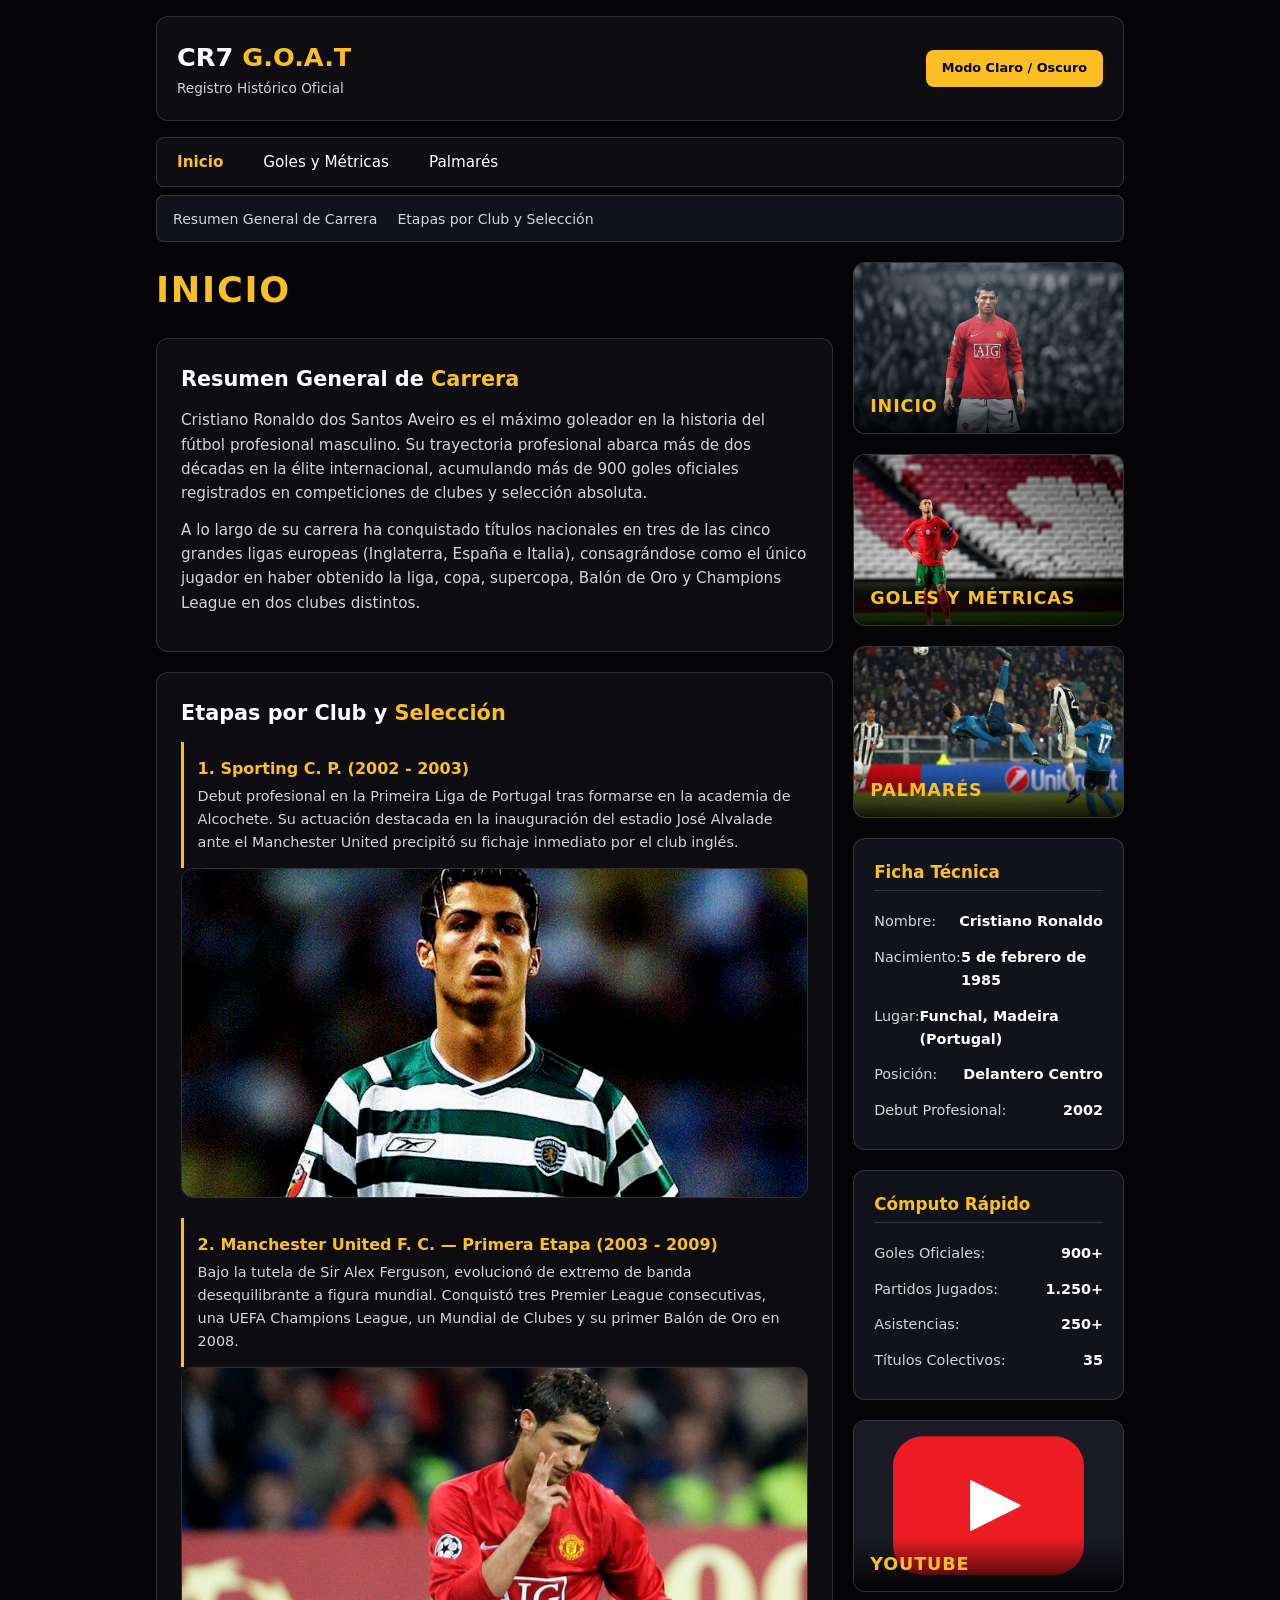
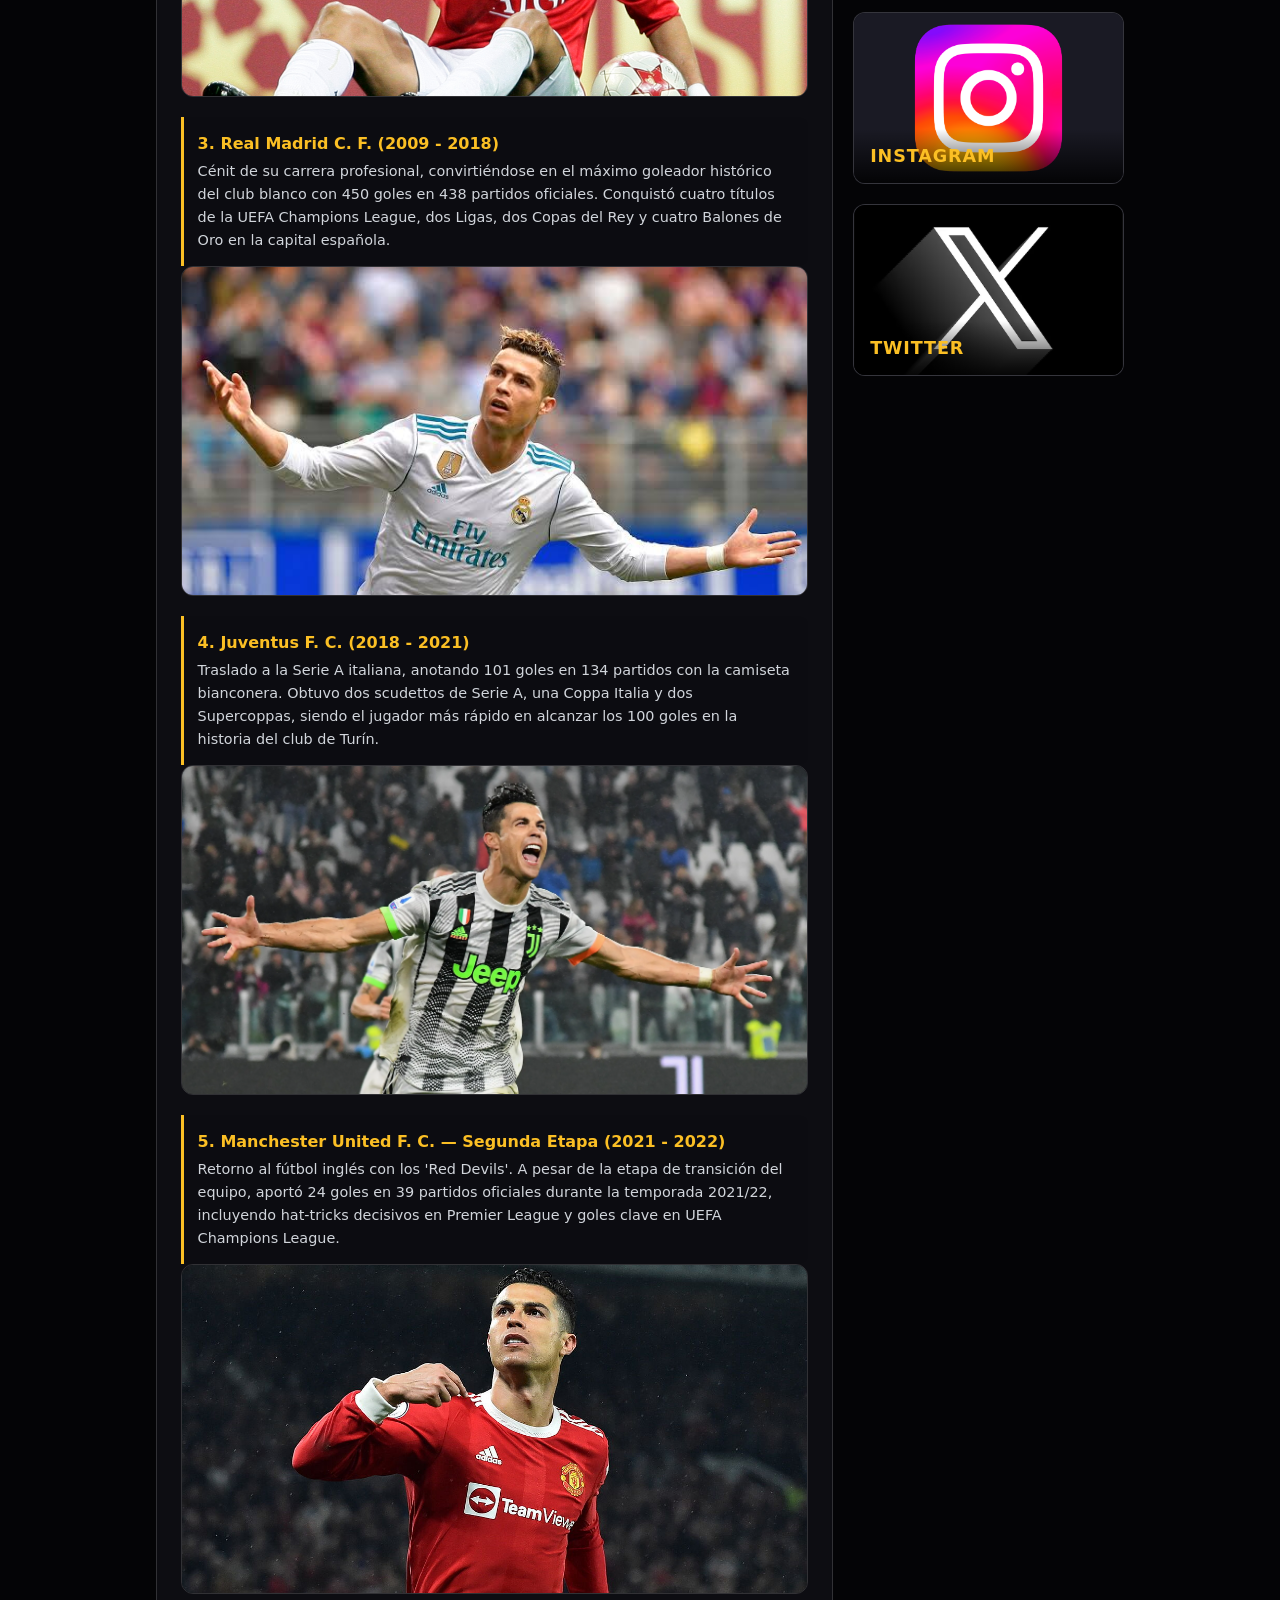
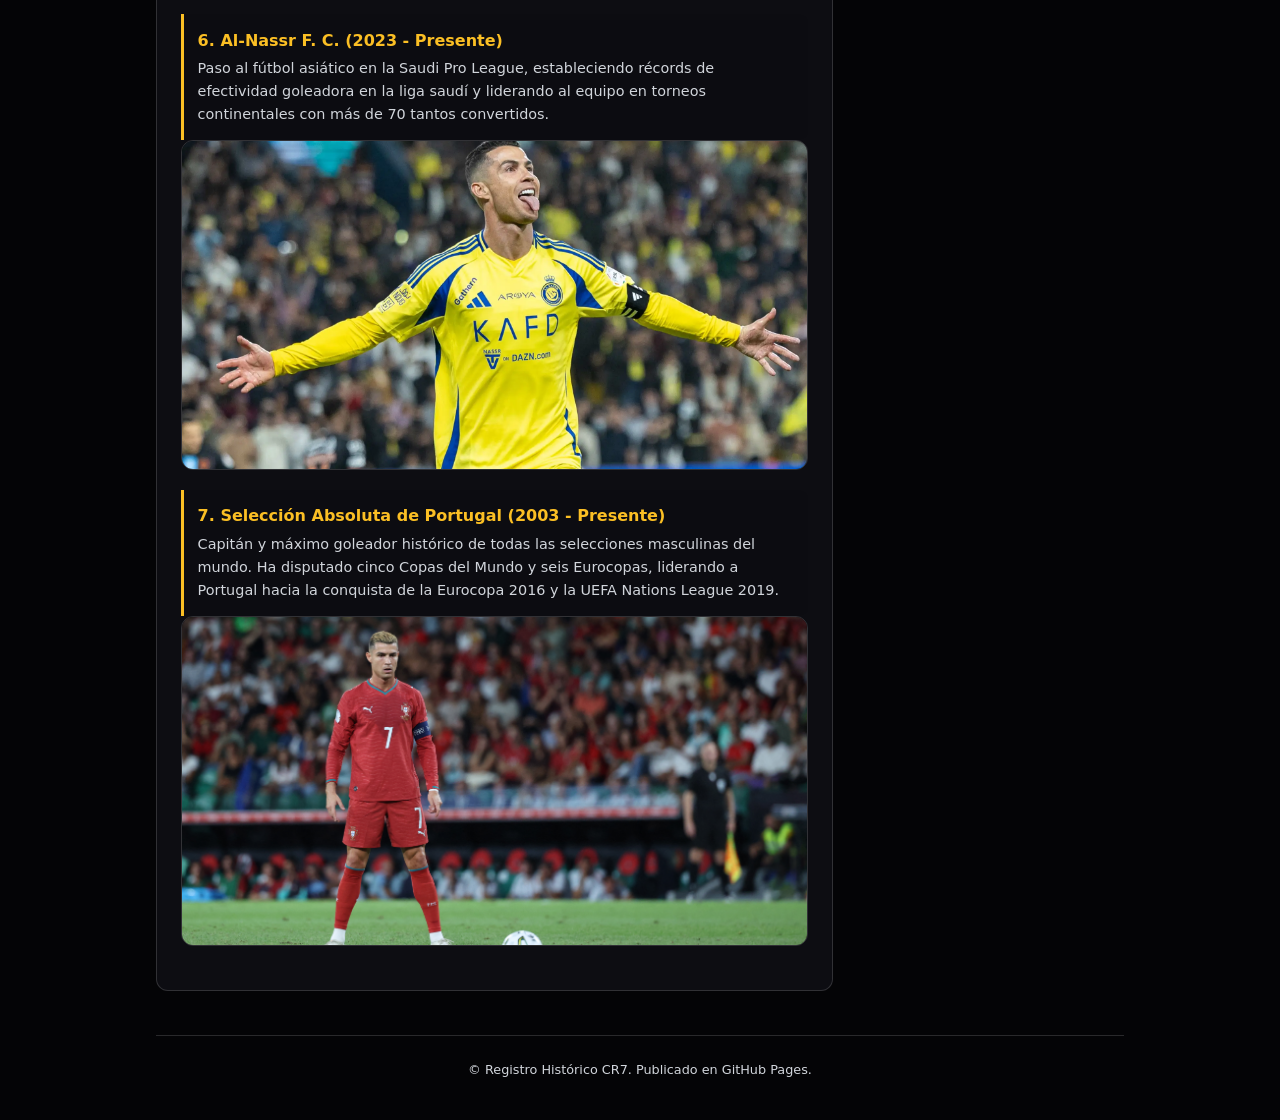
==== index.html @ 3d064ac8 "Primer commit del sitio web" ====
<!DOCTYPE html>
<html lang="es">
<head>
    <meta charset="UTF-8">
    <meta name="viewport" content="width=device-width, initial-scale=1.0">
    <title>CR7 — Inicio e Historia</title>
    <link rel="stylesheet" href="styles.css">

    <!-- Carga previa del tema para evitar parpadeos -->
    <script>
        (function() {
            var params = new URLSearchParams(window.location.search);
            var theme = params.get('theme');
            if (!theme) {
                try { theme = localStorage.getItem('theme'); } catch(e) {}
            }
            if (theme === 'light') {
                document.documentElement.setAttribute('data-theme', 'light');
            }
        })();
    </script>
</head>
<body>

    <!-- Checkbox oculto de control de tema -->
    <input type="checkbox" id="theme-switch" autocomplete="off" hidden>

    <!-- Contenedor principal de la web (máx 1000px) -->
    <div class="site-wrapper">

        <!-- Cabecera e interruptor -->
        <header>
            <div>
                <h1>CR7 <span>G.O.A.T</span></h1>
                <p>Registro Histórico Oficial</p>
            </div>
            <!-- Etiqueta vinculada al checkbox por id -->
            <label for="theme-switch" class="theme-btn">Modo Claro / Oscuro</label>
        </header>

        <!-- Menú principal entre páginas -->
        <nav class="main-nav">
            <ul>
                <li><a href="index.html" class="active">Inicio</a></li>
                <li><a href="goles.html">Goles y Métricas</a></li>
                <li><a href="palmares.html">Palmarés</a></li>
            </ul>
        </nav>

        <!-- Índice de sección interna (anclas) -->
        <nav class="sub-nav" aria-label="Índice de contenido">
            <ul>
                <li><a href="#resumen">Resumen General de Carrera</a></li>
                <li><a href="#etapas">Etapas por Club y Selección</a></li>
            </ul>
        </nav>

        <!-- Cuadrícula principal (Contenido + Sidebar) -->
        <main class="layout-body">

            <div class="main-content">

                <div class="page-category-title">INICIO</div>

                <section id="resumen" class="card-section">
                    <h2>Resumen General de <span>Carrera</span></h2>
                    <p>Cristiano Ronaldo dos Santos Aveiro es el máximo goleador en la historia del fútbol profesional masculino. Su trayectoria profesional abarca más de dos décadas en la élite internacional, acumulando más de 900 goles oficiales registrados en competiciones de clubes y selección absoluta.</p>
                    <p>A lo largo de su carrera ha conquistado títulos nacionales en tres de las cinco grandes ligas europeas (Inglaterra, España e Italia), consagrándose como el único jugador en haber obtenido la liga, copa, supercopa, Balón de Oro y Champions League en dos clubes distintos.</p>
                </section>

                <section id="etapas" class="card-section">
                    <h2>Etapas por Club y <span>Selección</span></h2>
                    
                    <div class="info-card">
                        <h3>1. Sporting C. P. (2002 - 2003)</h3>
                        <p>Debut profesional en la Primeira Liga de Portugal tras formarse en la academia de Alcochete. Su actuación destacada en la inauguración del estadio José Alvalade ante el Manchester United precipitó su fichaje inmediato por el club inglés.</p>
                    </div>

                    <div class="img-banner">
                        <img src="sporting.jpg" alt="Sporting CP">
                    </div>

                    <div class="info-card">
                        <h3>2. Manchester United F. C. — Primera Etapa (2003 - 2009)</h3>
                        <p>Bajo la tutela de Sir Alex Ferguson, evolucionó de extremo de banda desequilibrante a figura mundial. Conquistó tres Premier League consecutivas, una UEFA Champions League, un Mundial de Clubes y su primer Balón de Oro en 2008.</p>
                    </div>

                    <div class="img-banner">
                        <img src="manchester.jpg" alt="Manchester United primera etapa">
                    </div>

                    <div class="info-card">
                        <h3>3. Real Madrid C. F. (2009 - 2018)</h3>
                        <p>Cénit de su carrera profesional, convirtiéndose en el máximo goleador histórico del club blanco con 450 goles en 438 partidos oficiales. Conquistó cuatro títulos de la UEFA Champions League, dos Ligas, dos Copas del Rey y cuatro Balones de Oro en la capital española.</p>
                    </div>

                    <div class="img-banner">
                        <img src="realmadrid.jpg" alt="Real Madrid">
                    </div>

                    <div class="info-card">
                        <h3>4. Juventus F. C. (2018 - 2021)</h3>
                        <p>Traslado a la Serie A italiana, anotando 101 goles en 134 partidos con la camiseta bianconera. Obtuvo dos scudettos de Serie A, una Coppa Italia y dos Supercoppas, siendo el jugador más rápido en alcanzar los 100 goles en la historia del club de Turín.</p>
                    </div>

                    <div class="img-banner">
                        <img src="juventus.jpg" alt="Juventus">
                    </div>

                    <div class="info-card">
                        <h3>5. Manchester United F. C. — Segunda Etapa (2021 - 2022)</h3>
                        <p>Retorno al fútbol inglés con los 'Red Devils'. A pesar de la etapa de transición del equipo, aportó 24 goles en 39 partidos oficiales durante la temporada 2021/22, incluyendo hat-tricks decisivos en Premier League y goles clave en UEFA Champions League.</p>
                    </div>

                    <div class="img-banner">
                        <img src="manchester2.jpg" alt="Manchester United segunda etapa">
                    </div>

                    <div class="info-card">
                        <h3>6. Al-Nassr F. C. (2023 - Presente)</h3>
                        <p>Paso al fútbol asiático en la Saudi Pro League, estableciendo récords de efectividad goleadora en la liga saudí y liderando al equipo en torneos continentales con más de 70 tantos convertidos.</p>
                    </div>

                    <div class="img-banner">
                        <img src="alnassr.jpg" alt="Al-Nassr">
                    </div>

                    <div class="info-card">
                        <h3>7. Selección Absoluta de Portugal (2003 - Presente)</h3>
                        <p>Capitán y máximo goleador histórico de todas las selecciones masculinas del mundo. Ha disputado cinco Copas del Mundo y seis Eurocopas, liderando a Portugal hacia la conquista de la Eurocopa 2016 y la UEFA Nations League 2019.</p>
                    </div>

                    <div class="img-banner">
                        <img src="portugal.jpg" alt="Selección Portugal">
                    </div>
                </section>
            </div>

            <!-- Barra lateral (Sidebar) -->
            <aside class="sidebar">
                <div class="widget category-widget">
                    <a href="index.html" class="category-card">
                        <img src="cat_inicio.jpg" alt="Inicio">
                        <span class="category-title">Inicio</span>
                    </a>
                </div>

                <div class="widget category-widget">
                    <a href="goles.html" class="category-card">
                        <img src="cat_goles.jpg" alt="Goles y Métricas">
                        <span class="category-title">Goles y Métricas</span>
                    </a>
                </div>

                <div class="widget category-widget">
                    <a href="palmares.html" class="category-card">
                        <img src="cat_palmares.jpg" alt="Palmarés">
                        <span class="category-title">Palmarés</span>
                    </a>
                </div>

                <div class="widget">
                    <h3>Ficha Técnica</h3>
                    <ul>
                        <li><span>Nombre:</span> <strong>Cristiano Ronaldo</strong></li>
                        <li><span>Nacimiento:</span> <strong>5 de febrero de 1985</strong></li>
                        <li><span>Lugar:</span> <strong>Funchal, Madeira (Portugal)</strong></li>
                        <li><span>Posición:</span> <strong>Delantero Centro</strong></li>
                        <li><span>Debut Profesional:</span> <strong>2002</strong></li>
                    </ul>
                </div>

                <div class="widget">
                    <h3>Cómputo Rápido</h3>
                    <ul>
                        <li><span>Goles Oficiales:</span> <strong>900+</strong></li>
                        <li><span>Partidos Jugados:</span> <strong>1.250+</strong></li>
                        <li><span>Asistencias:</span> <strong>250+</strong></li>
                        <li><span>Títulos Colectivos:</span> <strong>35</strong></li>
                    </ul>
                </div>

                <div class="widget category-widget">
                    <a href="https://www.youtube.com/@cristiano" target="_blank" rel="noopener noreferrer" class="category-card">
                        <img src="youtube.jpg" alt="YouTube">
                        <span class="category-title">YouTube</span>
                    </a>
                </div>

                <div class="widget category-widget">
                    <a href="https://www.instagram.com/cristiano" target="_blank" rel="noopener noreferrer" class="category-card">
                        <img src="instagram.jpg" alt="Instagram">
                        <span class="category-title">Instagram</span>
                    </a>
                </div>

                <div class="widget category-widget">
                    <a href="https://x.com/cristiano" target="_blank" rel="noopener noreferrer" class="category-card">
                        <img src="twitter.jpg" alt="Twitter">
                        <span class="category-title">Twitter</span>
                    </a>
                </div>
            </aside>

        </main>

        <footer>
            <p>&copy; Registro Histórico CR7. Publicado en GitHub Pages.</p>
        </footer>

    </div>

    <!-- Script de guardado en localStorage y paso del tema por enlace URL -->
    <script>
        (function() {
            var switchEl = document.getElementById('theme-switch');
            
            function isLight() {
                return document.documentElement.getAttribute('data-theme') === 'light';
            }

            function setTheme(light) {
                if (light) {
                    document.documentElement.setAttribute('data-theme', 'light');
                    try { localStorage.setItem('theme', 'light'); } catch(e) {}
                } else {
                    document.documentElement.removeAttribute('data-theme');
                    try { localStorage.setItem('theme', 'dark'); } catch(e) {}
                }
                if (switchEl) switchEl.checked = light;
            }

            if (switchEl) {
                switchEl.checked = isLight();
                switchEl.addEventListener('change', function() {
                    setTheme(this.checked);
                });
            }

            // Añade '?theme=light' o '?theme=dark' a enlaces locales antes de navegar
            document.addEventListener('click', function(e) {
                var link = e.target.closest('a[href]');
                if (!link) return;
                var href = link.getAttribute('href');
                if (href && !href.startsWith('http') && !href.startsWith('//') && !href.startsWith('#')) {
                    var currentTheme = isLight() ? 'light' : 'dark';
                    var parts = href.split('#');
                    var path = parts[0].split('?')[0];
                    var hash = parts[1] ? '#' + parts[1] : '';
                    link.href = path + '?theme=' + currentTheme + hash;
                }
            });
        })();
    </script>

</body>
</html>
---- styles.css ----
/* Variables por defecto (Modo Oscuro) */
:root {
    --bg-main: #040406;                     /* Fondo general */
    --bg-card: rgba(15, 15, 20, 0.9);       /* Fondo de tarjetas */
    --bg-sidebar: rgba(20, 20, 28, 0.95);   /* Fondo widgets laterales */
    --text-primary: #ffffff;                /* Texto principal */
    --text-muted: #d1d5db;                  /* Texto secundario */
    --accent-gold: #fbbf24;                 /* Color dorado de contraste */
    --border-color: rgba(255, 255, 255, 0.15); /* Bordes */
}

/* Sobrescritura de variables cuando se activa el Modo Claro */
:root[data-theme="light"] {
    --bg-main: #f3f4f6;
    --bg-card: #ffffff;
    --bg-sidebar: #e5e7eb;
    --text-primary: #111827;
    --text-muted: #374151;
    --accent-gold: #d97706;                 /* Dorado más oscuro para fondo claro */
    --border-color: rgba(0, 0, 0, 0.2);
}

/* Reset de márgenes y box-sizing global */
* {
    box-sizing: border-box;
    margin: 0;
    padding: 0;
}

/* Desplazamiento suave al pulsar en anclas (#) */
html {
    scroll-behavior: smooth;
}

body {
    background-color: var(--bg-main);
    color: var(--text-primary);
    font-family: system-ui, -apple-system, sans-serif;
    line-height: 1.6;
    min-height: 100vh;
}

/* Contenedor central limitado a 1000px */
.site-wrapper {
    max-width: 1000px;
    margin: 0 auto;
    padding: 1rem;
}

/* Cabecera principal */
header {
    display: flex;
    justify-content: space-between;
    align-items: center;
    padding: 1.25rem;
    background: var(--bg-card);
    border: 1px solid var(--border-color);
    border-radius: 0.75rem;
    margin-bottom: 1rem;
}

header h1 {
    color: var(--text-primary);
    font-size: 1.6rem;
}

header h1 span {
    color: var(--accent-gold);
}

header p {
    font-size: 0.85rem;
    color: var(--text-muted);
}

/* Botón de cambio de tema */
.theme-btn {
    padding: 0.5rem 1rem;
    background: var(--accent-gold);
    color: #000000;
    font-weight: 700;
    font-size: 0.8rem;
    border-radius: 0.5rem;
    cursor: pointer;
    user-select: none;
    transition: background 0.2s ease, color 0.2s ease;
}

:root[data-theme="light"] .theme-btn {
    background: #fbbf24;
    color: #000000;
}

/* Menú principal de páginas */
.main-nav {
    background: var(--bg-card);
    border: 1px solid var(--border-color);
    border-radius: 0.5rem;
    margin-bottom: 0.5rem;
}

.main-nav ul {
    display: flex;
    list-style: none;
}

.main-nav a {
    display: block;
    padding: 0.75rem 1.25rem;
    color: var(--text-primary);
    text-decoration: none;
    font-size: 0.95rem;
}

.main-nav a:hover, .main-nav a.active {
    color: var(--accent-gold);
    font-weight: bold;
}

/* Índice secundario de anclas */
.sub-nav {
    background: var(--bg-sidebar);
    border: 1px solid var(--border-color);
    border-radius: 0.5rem;
    padding: 0.6rem 1rem;
    margin-bottom: 1.25rem;
}

.sub-nav ul {
    display: flex;
    flex-wrap: wrap;
    gap: 1.25rem;
    list-style: none;
}

.sub-nav a {
    color: var(--text-muted);
    text-decoration: none;
    font-size: 0.88rem;
    font-weight: 500;
}

.sub-nav a:hover {
    color: var(--accent-gold);
    text-decoration: underline;
}

/* Título superior de la categoría actual */
.page-category-title {
    color: var(--accent-gold);
    font-size: 2.2rem;
    font-weight: 900;
    letter-spacing: 0.05em;
    margin-bottom: 1.25rem;
    text-transform: uppercase;
}

/* Rejilla de layout: 1 col en móvil, 2 col en PC (>=768px) */
.layout-body {
    display: grid;
    grid-template-columns: 1fr;
    gap: 1.25rem;
}

@media (min-width: 768px) {
    .layout-body {
        grid-template-columns: 2.5fr 1fr;
    }
}

/* Tarjetas de sección */
.card-section {
    background: var(--bg-card);
    border: 1px solid var(--border-color);
    border-radius: 0.75rem;
    padding: 1.5rem;
    margin-bottom: 1.25rem;
    color: var(--text-primary);
}

.card-section h2 {
    font-size: 1.3rem;
    margin-bottom: 0.75rem;
    color: var(--text-primary);
}

.card-section h2 span {
    color: var(--accent-gold);
}

.card-section p {
    color: var(--text-muted);
    font-size: 0.95rem;
    margin-bottom: 0.75rem;
}

/* Tarjetas con borde izquierdo dorado */
.info-card {
    background: rgba(0, 0, 0, 0.05);
    border-left: 3px solid var(--accent-gold);
    padding: 0.85rem;
    margin-top: 0.75rem;
    border-radius: 0 0.5rem 0.5rem 0;
}

.info-card h3 {
    font-size: 1rem;
    color: var(--accent-gold);
    margin-bottom: 0.25rem;
}

.info-card p {
    margin-bottom: 0;
    font-size: 0.9rem;
}

/* Filas de tablas flexbox */
.data-table {
    margin-top: 0.75rem;
}

.table-row {
    display: flex;
    justify-content: space-between;
    padding: 0.5rem 0;
    border-bottom: 1px solid var(--border-color);
    font-size: 0.9rem;
}

.table-row span {
    color: var(--text-muted);
}

.table-row strong {
    color: var(--accent-gold);
    font-weight: 600;
}

/* Contenedores de imágenes ajustadas */
.img-banner {
    width: 100%;
    height: 330px;
    border-radius: 0.75rem;
    overflow: hidden;
    margin-bottom: 1.25rem;
    border: 1px solid var(--border-color);
}

/* 'object-fit: cover' escala sin deformar la imagen */
.img-banner img {
    width: 100%;
    height: 100%;
    object-fit: cover;
    display: block;
}

/* Barra lateral */
.sidebar {
    display: flex;
    flex-direction: column;
    gap: 1.25rem;
}

.widget {
    background: var(--bg-sidebar);
    border: 1px solid var(--border-color);
    border-radius: 0.75rem;
    padding: 1.25rem;
}

.category-widget {
    padding: 0;
    overflow: hidden;
    border: 1px solid var(--border-color);
    border-radius: 0.75rem;
}

.category-card {
    display: block;
    position: relative;
    width: 100%;
    height: 170px;
    overflow: hidden;
    text-decoration: none;
    background-color: #1a1a24;
}

.category-card img {
    width: 100%;
    height: 100%;
    object-fit: cover;
    display: block;
    transition: transform 0.3s ease;
}

/* Zoom suave en hover de tarjetas */
.category-card:hover img {
    transform: scale(1.05);
}

.category-title {
    position: absolute;
    bottom: 0;
    left: 0;
    right: 0;
    padding: 0.8rem 1rem;
    background: linear-gradient(transparent, rgba(0, 0, 0, 0.85));
    color: #fbbf24;
    font-size: 1.1rem;
    font-weight: 800;
    text-transform: uppercase;
    letter-spacing: 0.05em;
    z-index: 2;
}

:root[data-theme="light"] .category-title {
    background: linear-gradient(transparent, rgba(0, 0, 0, 0.75));
    color: #d97706;
}

.widget h3 {
    font-size: 1.05rem;
    color: var(--accent-gold);
    margin-bottom: 0.75rem;
    border-bottom: 1px solid var(--border-color);
    padding-bottom: 0.3rem;
}

.widget ul {
    list-style: none;
    font-size: 0.9rem;
}

.widget li {
    padding: 0.4rem 0;
    color: var(--text-muted);
    display: flex;
    justify-content: space-between;
}

.widget li strong {
    color: var(--text-primary);
}

/* Pie de página */
footer {
    text-align: center;
    padding: 1.5rem;
    margin-top: 1.5rem;
    font-size: 0.8rem;
    color: var(--text-muted);
    border-top: 1px solid var(--border-color);
}

footer a {
    color: var(--accent-gold);
    text-decoration: none;
}
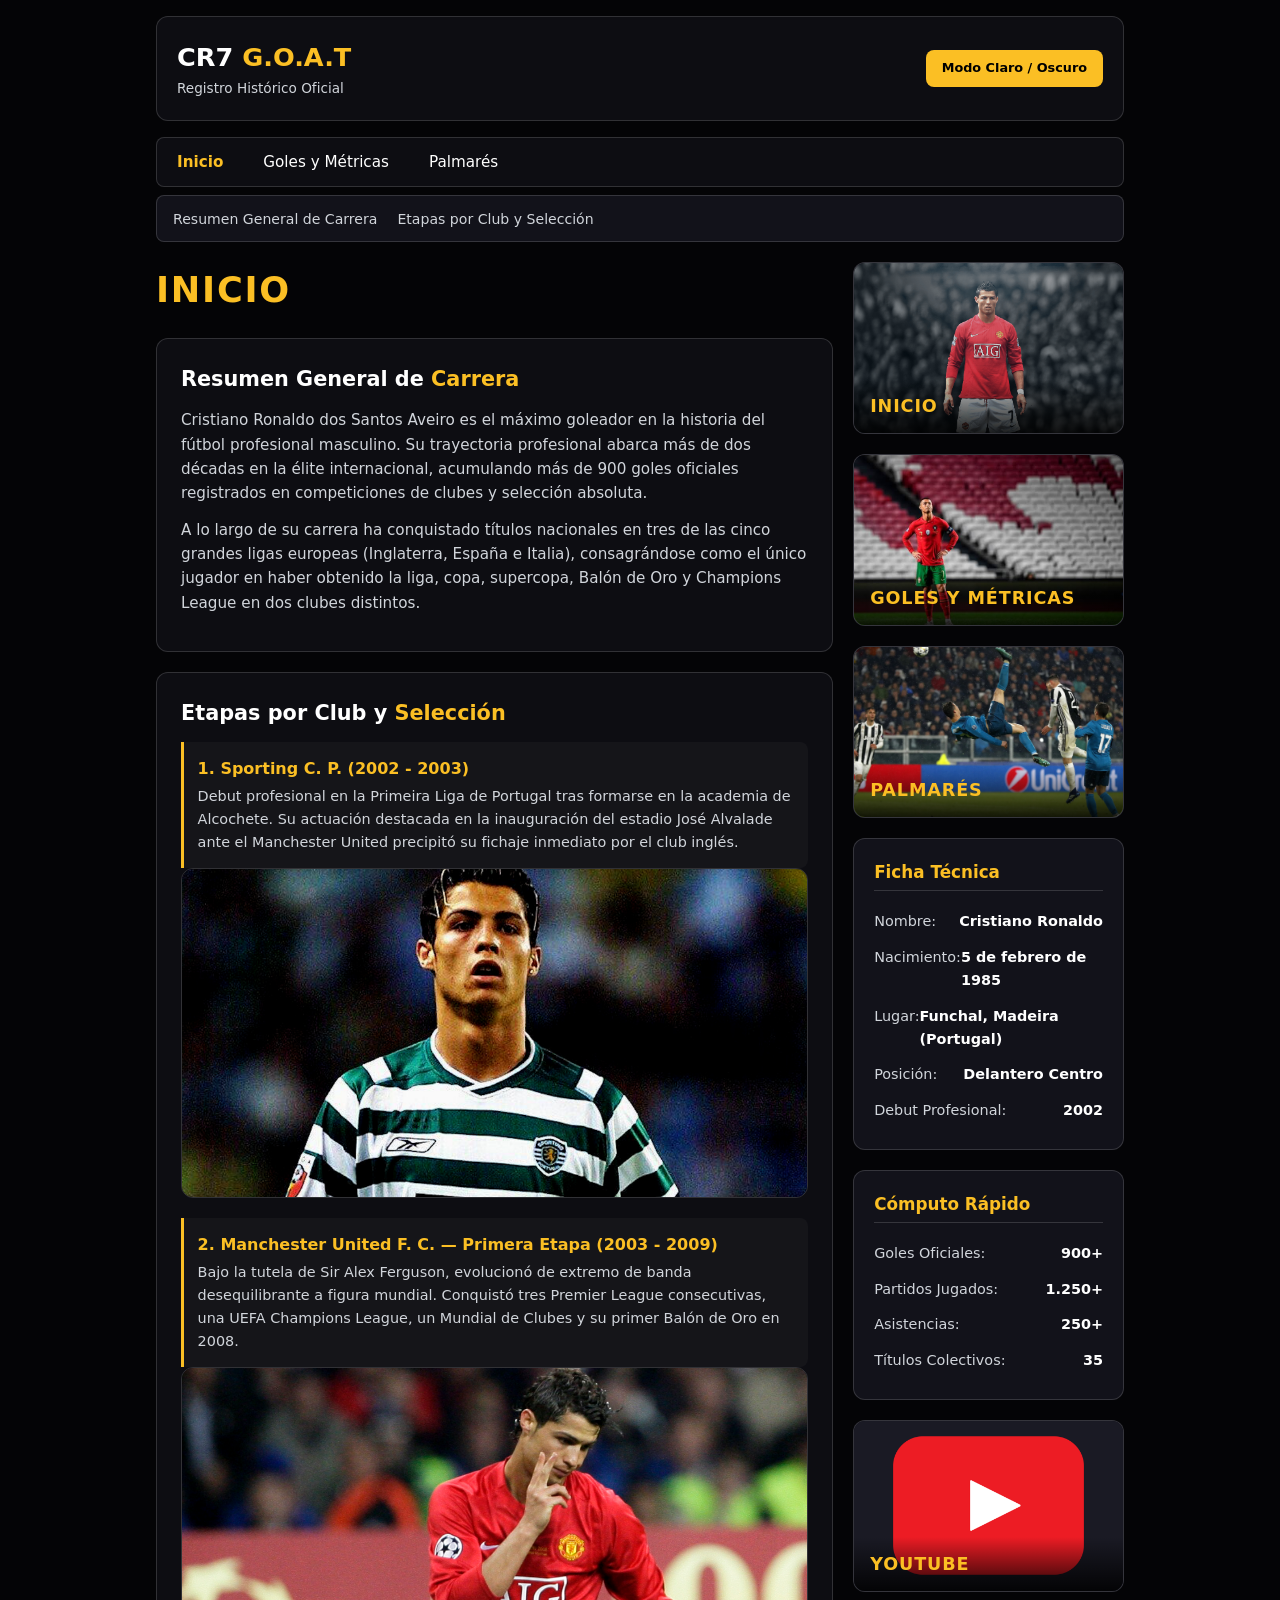
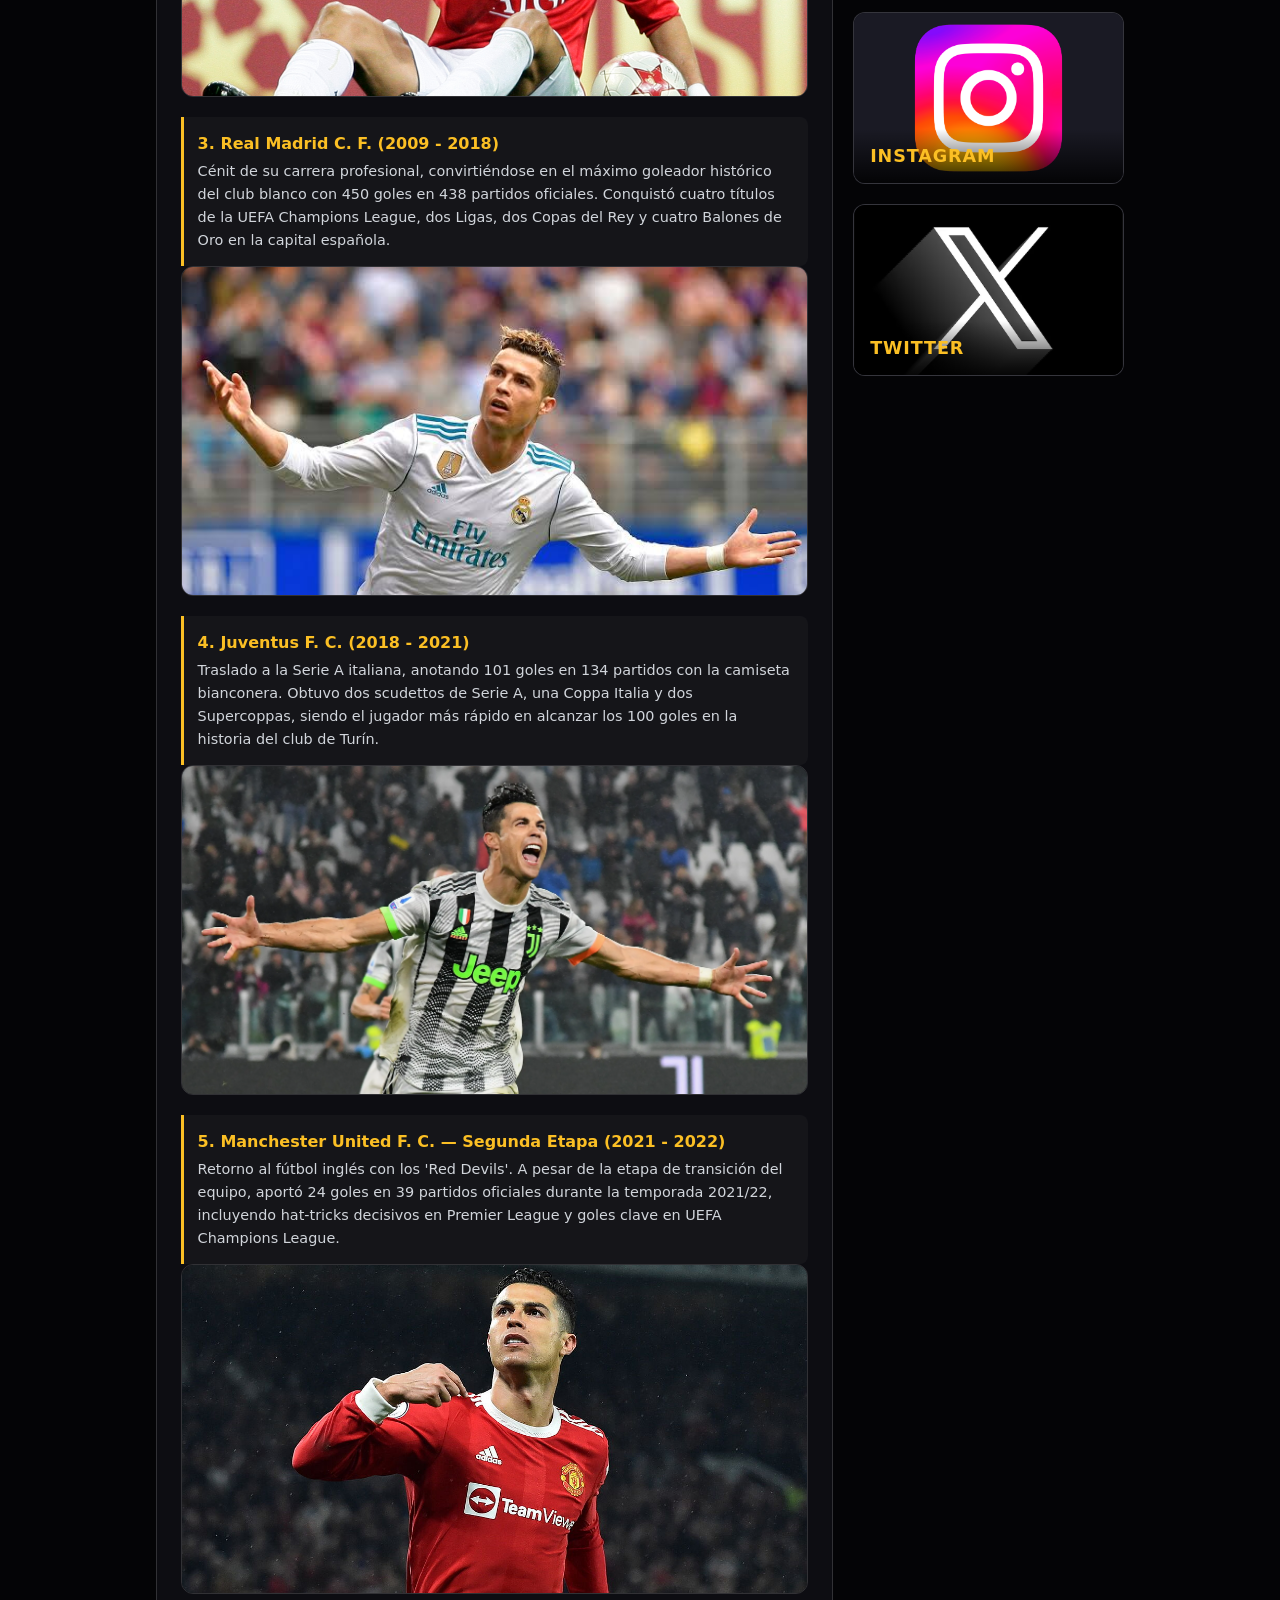
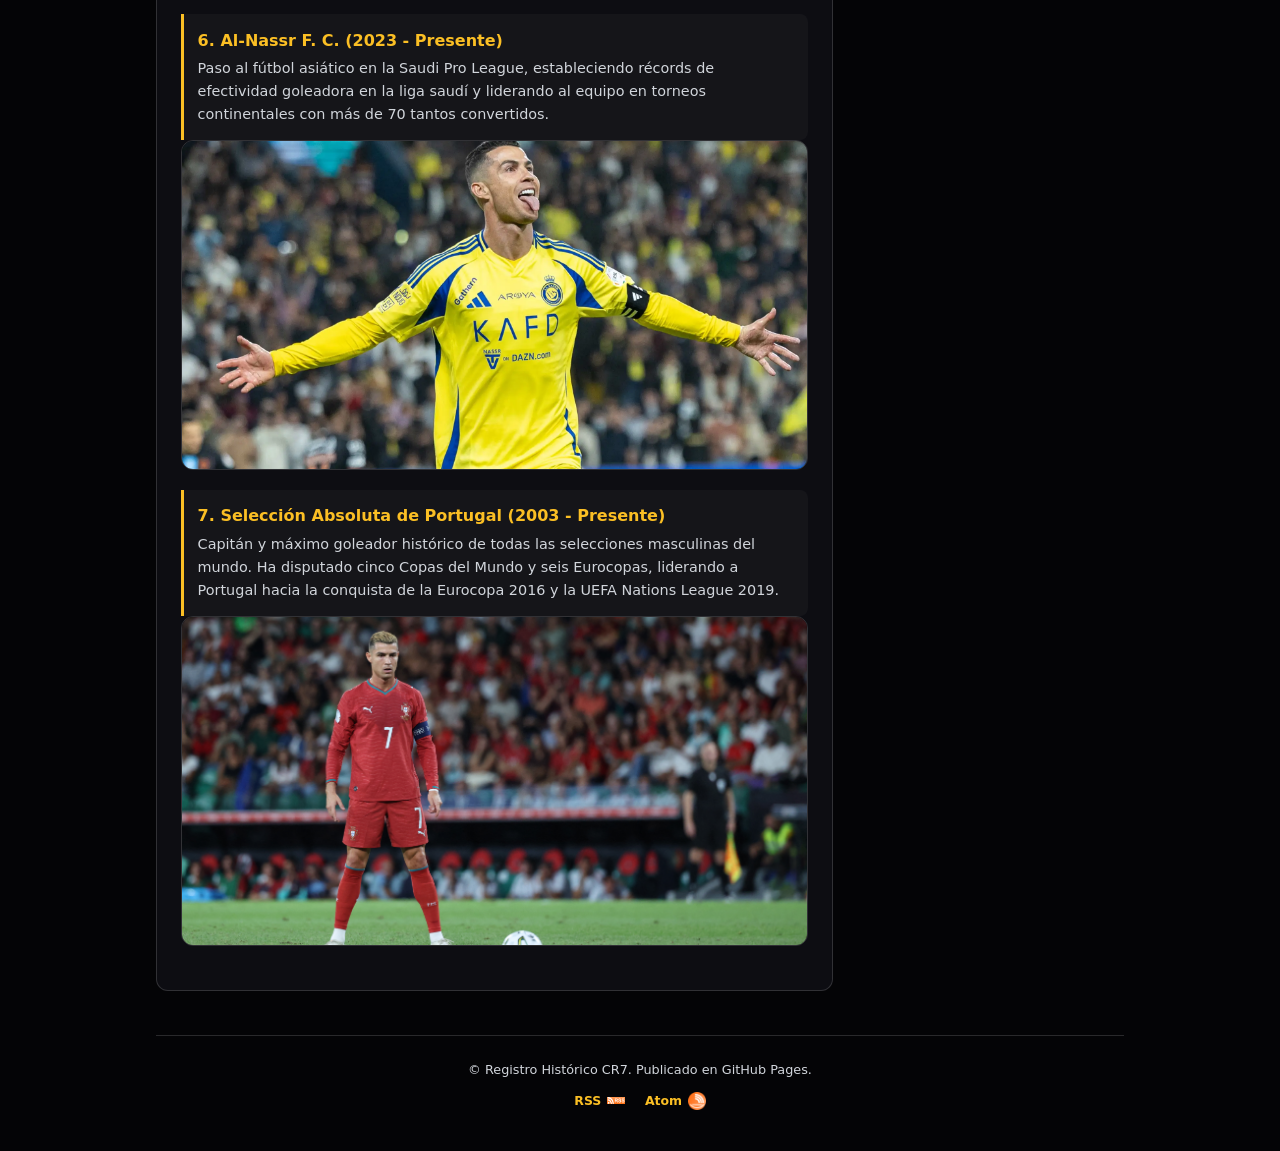
==== commit 9a9a7810: "Organizar carpetas y actualizar feeds" ====
--- a/index.html
+++ b/index.html
@@ -4,9 +4,9 @@
     <meta charset="UTF-8">
     <meta name="viewport" content="width=device-width, initial-scale=1.0">
     <title>CR7 — Inicio e Historia</title>
-    <link rel="stylesheet" href="styles.css">
-
-    <!-- Carga previa del tema para evitar parpadeos -->
+    <link id="theme-css" rel="stylesheet" href="estilos/oscuro.css">
+    <link rel="alternate" type="application/rss+xml" title="RSS 2.0 - CR7" href="sindicacion/rss.xml">
+    <link rel="alternate" type="application/atom+xml" title="Atom 1.0 - CR7" href="sindicacion/atom.xml">
     <script>
         (function() {
             var params = new URLSearchParams(window.location.search);
@@ -15,30 +15,29 @@
                 try { theme = localStorage.getItem('theme'); } catch(e) {}
             }
             if (theme === 'light') {
-                document.documentElement.setAttribute('data-theme', 'light');
+                document.getElementById('theme-css').setAttribute('href', 'estilos/claro.css');
+                try { localStorage.setItem('theme', 'light'); } catch(e) {}
+            } else if (theme === 'dark') {
+                document.getElementById('theme-css').setAttribute('href', 'estilos/oscuro.css');
+                try { localStorage.setItem('theme', 'dark'); } catch(e) {}
             }
         })();
     </script>
 </head>
 <body>
 
-    <!-- Checkbox oculto de control de tema -->
     <input type="checkbox" id="theme-switch" autocomplete="off" hidden>
 
-    <!-- Contenedor principal de la web (máx 1000px) -->
     <div class="site-wrapper">
 
-        <!-- Cabecera e interruptor -->
         <header>
             <div>
                 <h1>CR7 <span>G.O.A.T</span></h1>
                 <p>Registro Histórico Oficial</p>
             </div>
-            <!-- Etiqueta vinculada al checkbox por id -->
             <label for="theme-switch" class="theme-btn">Modo Claro / Oscuro</label>
         </header>
 
-        <!-- Menú principal entre páginas -->
         <nav class="main-nav">
             <ul>
                 <li><a href="index.html" class="active">Inicio</a></li>
@@ -47,7 +46,6 @@
             </ul>
         </nav>
 
-        <!-- Índice de sección interna (anclas) -->
         <nav class="sub-nav" aria-label="Índice de contenido">
             <ul>
                 <li><a href="#resumen">Resumen General de Carrera</a></li>
@@ -55,7 +53,6 @@
             </ul>
         </nav>
 
-        <!-- Cuadrícula principal (Contenido + Sidebar) -->
         <main class="layout-body">
 
             <div class="main-content">
@@ -71,90 +68,89 @@
                 <section id="etapas" class="card-section">
                     <h2>Etapas por Club y <span>Selección</span></h2>
                     
-                    <div class="info-card">
+                    <div id="etapa-sporting" class="info-card">
                         <h3>1. Sporting C. P. (2002 - 2003)</h3>
                         <p>Debut profesional en la Primeira Liga de Portugal tras formarse en la academia de Alcochete. Su actuación destacada en la inauguración del estadio José Alvalade ante el Manchester United precipitó su fichaje inmediato por el club inglés.</p>
                     </div>
 
                     <div class="img-banner">
-                        <img src="sporting.jpg" alt="Sporting CP">
-                    </div>
-
-                    <div class="info-card">
+                        <img src="imagenes/sporting.jpg" alt="Sporting CP">
+                    </div>
+
+                    <div id="etapa-manutd1" class="info-card">
                         <h3>2. Manchester United F. C. — Primera Etapa (2003 - 2009)</h3>
                         <p>Bajo la tutela de Sir Alex Ferguson, evolucionó de extremo de banda desequilibrante a figura mundial. Conquistó tres Premier League consecutivas, una UEFA Champions League, un Mundial de Clubes y su primer Balón de Oro en 2008.</p>
                     </div>
 
                     <div class="img-banner">
-                        <img src="manchester.jpg" alt="Manchester United primera etapa">
-                    </div>
-
-                    <div class="info-card">
+                        <img src="imagenes/manchester.jpg" alt="Manchester United primera etapa">
+                    </div>
+
+                    <div id="etapa-realmadrid" class="info-card">
                         <h3>3. Real Madrid C. F. (2009 - 2018)</h3>
                         <p>Cénit de su carrera profesional, convirtiéndose en el máximo goleador histórico del club blanco con 450 goles en 438 partidos oficiales. Conquistó cuatro títulos de la UEFA Champions League, dos Ligas, dos Copas del Rey y cuatro Balones de Oro en la capital española.</p>
                     </div>
 
                     <div class="img-banner">
-                        <img src="realmadrid.jpg" alt="Real Madrid">
-                    </div>
-
-                    <div class="info-card">
+                        <img src="imagenes/realmadrid.jpg" alt="Real Madrid">
+                    </div>
+
+                    <div id="etapa-juventus" class="info-card">
                         <h3>4. Juventus F. C. (2018 - 2021)</h3>
                         <p>Traslado a la Serie A italiana, anotando 101 goles en 134 partidos con la camiseta bianconera. Obtuvo dos scudettos de Serie A, una Coppa Italia y dos Supercoppas, siendo el jugador más rápido en alcanzar los 100 goles en la historia del club de Turín.</p>
                     </div>
 
                     <div class="img-banner">
-                        <img src="juventus.jpg" alt="Juventus">
-                    </div>
-
-                    <div class="info-card">
+                        <img src="imagenes/juventus.jpg" alt="Juventus">
+                    </div>
+
+                    <div id="etapa-manutd2" class="info-card">
                         <h3>5. Manchester United F. C. — Segunda Etapa (2021 - 2022)</h3>
                         <p>Retorno al fútbol inglés con los 'Red Devils'. A pesar de la etapa de transición del equipo, aportó 24 goles en 39 partidos oficiales durante la temporada 2021/22, incluyendo hat-tricks decisivos en Premier League y goles clave en UEFA Champions League.</p>
                     </div>
 
                     <div class="img-banner">
-                        <img src="manchester2.jpg" alt="Manchester United segunda etapa">
-                    </div>
-
-                    <div class="info-card">
+                        <img src="imagenes/manchester2.jpg" alt="Manchester United segunda etapa">
+                    </div>
+
+                    <div id="etapa-alnassr" class="info-card">
                         <h3>6. Al-Nassr F. C. (2023 - Presente)</h3>
                         <p>Paso al fútbol asiático en la Saudi Pro League, estableciendo récords de efectividad goleadora en la liga saudí y liderando al equipo en torneos continentales con más de 70 tantos convertidos.</p>
                     </div>
 
                     <div class="img-banner">
-                        <img src="alnassr.jpg" alt="Al-Nassr">
-                    </div>
-
-                    <div class="info-card">
+                        <img src="imagenes/alnassr.jpg" alt="Al-Nassr">
+                    </div>
+
+                    <div id="etapa-portugal" class="info-card">
                         <h3>7. Selección Absoluta de Portugal (2003 - Presente)</h3>
                         <p>Capitán y máximo goleador histórico de todas las selecciones masculinas del mundo. Ha disputado cinco Copas del Mundo y seis Eurocopas, liderando a Portugal hacia la conquista de la Eurocopa 2016 y la UEFA Nations League 2019.</p>
                     </div>
 
                     <div class="img-banner">
-                        <img src="portugal.jpg" alt="Selección Portugal">
+                        <img src="imagenes/portugal.jpg" alt="Selección Portugal">
                     </div>
                 </section>
             </div>
 
-            <!-- Barra lateral (Sidebar) -->
             <aside class="sidebar">
                 <div class="widget category-widget">
                     <a href="index.html" class="category-card">
-                        <img src="cat_inicio.jpg" alt="Inicio">
+                        <img src="imagenes/cat_inicio.jpg" alt="Inicio">
                         <span class="category-title">Inicio</span>
                     </a>
                 </div>
 
                 <div class="widget category-widget">
                     <a href="goles.html" class="category-card">
-                        <img src="cat_goles.jpg" alt="Goles y Métricas">
+                        <img src="imagenes/cat_goles.jpg" alt="Goles y Métricas">
                         <span class="category-title">Goles y Métricas</span>
                     </a>
                 </div>
 
                 <div class="widget category-widget">
                     <a href="palmares.html" class="category-card">
-                        <img src="cat_palmares.jpg" alt="Palmarés">
+                        <img src="imagenes/cat_palmares.jpg" alt="Palmarés">
                         <span class="category-title">Palmarés</span>
                     </a>
                 </div>
@@ -182,21 +178,21 @@
 
                 <div class="widget category-widget">
                     <a href="https://www.youtube.com/@cristiano" target="_blank" rel="noopener noreferrer" class="category-card">
-                        <img src="youtube.jpg" alt="YouTube">
+                        <img src="imagenes/youtube.jpg" alt="YouTube">
                         <span class="category-title">YouTube</span>
                     </a>
                 </div>
 
                 <div class="widget category-widget">
                     <a href="https://www.instagram.com/cristiano" target="_blank" rel="noopener noreferrer" class="category-card">
-                        <img src="instagram.jpg" alt="Instagram">
+                        <img src="imagenes/instagram.jpg" alt="Instagram">
                         <span class="category-title">Instagram</span>
                     </a>
                 </div>
 
                 <div class="widget category-widget">
                     <a href="https://x.com/cristiano" target="_blank" rel="noopener noreferrer" class="category-card">
-                        <img src="twitter.jpg" alt="Twitter">
+                        <img src="imagenes/twitter.jpg" alt="Twitter">
                         <span class="category-title">Twitter</span>
                     </a>
                 </div>
@@ -206,27 +202,38 @@
 
         <footer>
             <p>&copy; Registro Histórico CR7. Publicado en GitHub Pages.</p>
+            <div class="footer-feeds">
+                <a href="sindicacion/rss.xml" type="application/rss+xml" target="_blank" class="feed-item">
+                    <span>RSS</span>
+                    <img src="imagenes/rss.png" alt="Icono RSS" title="Suscribirse por RSS">
+                </a>
+                <a href="sindicacion/atom.xml" type="application/atom+xml" target="_blank" class="feed-item">
+                    <span>Atom</span>
+                    <img src="imagenes/atom.png" alt="Icono Atom" title="Suscribirse por Atom">
+                </a>
+            </div>
         </footer>
 
     </div>
 
-    <!-- Script de guardado en localStorage y paso del tema por enlace URL -->
     <script>
         (function() {
             var switchEl = document.getElementById('theme-switch');
-            
+            var themeLink = document.getElementById('theme-css');
+
             function isLight() {
-                return document.documentElement.getAttribute('data-theme') === 'light';
+                return themeLink.getAttribute('href') === 'estilos/claro.css';
             }
 
             function setTheme(light) {
-                if (light) {
-                    document.documentElement.setAttribute('data-theme', 'light');
-                    try { localStorage.setItem('theme', 'light'); } catch(e) {}
-                } else {
-                    document.documentElement.removeAttribute('data-theme');
-                    try { localStorage.setItem('theme', 'dark'); } catch(e) {}
-                }
+                var mode = light ? 'light' : 'dark';
+                themeLink.setAttribute('href', light ? 'estilos/claro.css' : 'estilos/oscuro.css');
+                try { localStorage.setItem('theme', mode); } catch(e) {}
+                try {
+                    var url = new URL(window.location.href);
+                    url.searchParams.set('theme', mode);
+                    window.history.replaceState(null, '', url.toString());
+                } catch(e) {}
                 if (switchEl) switchEl.checked = light;
             }
 
@@ -237,12 +244,21 @@
                 });
             }
 
-            // Añade '?theme=light' o '?theme=dark' a enlaces locales antes de navegar
+            window.addEventListener('pageshow', function(e) {
+                if (e.persisted) {
+                    var saved = null;
+                    try { saved = localStorage.getItem('theme'); } catch(err) {}
+                    if (saved === 'light' || saved === 'dark') {
+                        setTheme(saved === 'light');
+                    }
+                }
+            });
+
             document.addEventListener('click', function(e) {
                 var link = e.target.closest('a[href]');
                 if (!link) return;
                 var href = link.getAttribute('href');
-                if (href && !href.startsWith('http') && !href.startsWith('//') && !href.startsWith('#')) {
+                if (href && !href.startsWith('http') && !href.startsWith('//') && !href.startsWith('#') && !href.endsWith('.xml')) {
                     var currentTheme = isLight() ? 'light' : 'dark';
                     var parts = href.split('#');
                     var path = parts[0].split('?')[0];
--- a/estilos/oscuro.css
+++ b/estilos/oscuro.css
@@ -0,0 +1,349 @@
+:root {
+    --bg-main: #040406;
+    --bg-card: rgba(15, 15, 20, 0.9);
+    --bg-sidebar: rgba(20, 20, 28, 0.95);
+    --text-primary: #ffffff;
+    --text-muted: #d1d5db;
+    --accent-gold: #fbbf24;
+    --border-color: rgba(255, 255, 255, 0.15);
+}
+
+* {
+    box-sizing: border-box;
+    margin: 0;
+    padding: 0;
+}
+
+html {
+    scroll-behavior: smooth;
+}
+
+body {
+    background-color: var(--bg-main);
+    color: var(--text-primary);
+    font-family: system-ui, -apple-system, sans-serif;
+    line-height: 1.6;
+    min-height: 100vh;
+}
+
+.site-wrapper {
+    max-width: 1000px;
+    margin: 0 auto;
+    padding: 1rem;
+}
+
+header {
+    display: flex;
+    justify-content: space-between;
+    align-items: center;
+    padding: 1.25rem;
+    background: var(--bg-card);
+    border: 1px solid var(--border-color);
+    border-radius: 0.75rem;
+    margin-bottom: 1rem;
+}
+
+header h1 {
+    color: var(--text-primary);
+    font-size: 1.6rem;
+}
+
+header h1 span {
+    color: var(--accent-gold);
+}
+
+header p {
+    font-size: 0.85rem;
+    color: var(--text-muted);
+}
+
+.theme-btn {
+    padding: 0.5rem 1rem;
+    background: var(--accent-gold);
+    color: #000000;
+    font-weight: 700;
+    font-size: 0.8rem;
+    border-radius: 0.5rem;
+    cursor: pointer;
+    user-select: none;
+    transition: background 0.2s ease, color 0.2s ease;
+}
+
+.main-nav {
+    background: var(--bg-card);
+    border: 1px solid var(--border-color);
+    border-radius: 0.5rem;
+    margin-bottom: 0.5rem;
+}
+
+.main-nav ul {
+    display: flex;
+    list-style: none;
+}
+
+.main-nav a {
+    display: block;
+    padding: 0.75rem 1.25rem;
+    color: var(--text-primary);
+    text-decoration: none;
+    font-size: 0.95rem;
+}
+
+.main-nav a:hover, .main-nav a.active {
+    color: var(--accent-gold);
+    font-weight: bold;
+}
+
+.sub-nav {
+    background: var(--bg-sidebar);
+    border: 1px solid var(--border-color);
+    border-radius: 0.5rem;
+    padding: 0.6rem 1rem;
+    margin-bottom: 1.25rem;
+}
+
+.sub-nav ul {
+    display: flex;
+    flex-wrap: wrap;
+    gap: 1.25rem;
+    list-style: none;
+}
+
+.sub-nav a {
+    color: var(--text-muted);
+    text-decoration: none;
+    font-size: 0.88rem;
+    font-weight: 500;
+}
+
+.sub-nav a:hover {
+    color: var(--accent-gold);
+    text-decoration: underline;
+}
+
+.page-category-title {
+    color: var(--accent-gold);
+    font-size: 2.2rem;
+    font-weight: 900;
+    letter-spacing: 0.05em;
+    margin-bottom: 1.25rem;
+    text-transform: uppercase;
+}
+
+.layout-body {
+    display: grid;
+    grid-template-columns: 1fr;
+    gap: 1.25rem;
+}
+
+@media (min-width: 768px) {
+    .layout-body {
+        grid-template-columns: 2.5fr 1fr;
+    }
+}
+
+.card-section {
+    background: var(--bg-card);
+    border: 1px solid var(--border-color);
+    border-radius: 0.75rem;
+    padding: 1.5rem;
+    margin-bottom: 1.25rem;
+    color: var(--text-primary);
+}
+
+.card-section h2 {
+    font-size: 1.3rem;
+    margin-bottom: 0.75rem;
+    color: var(--text-primary);
+}
+
+.card-section h2 span {
+    color: var(--accent-gold);
+}
+
+.card-section p {
+    color: var(--text-muted);
+    font-size: 0.95rem;
+    margin-bottom: 0.75rem;
+}
+
+.info-card {
+    background: rgba(255, 255, 255, 0.03);
+    border-left: 3px solid var(--accent-gold);
+    padding: 0.85rem;
+    margin-top: 0.75rem;
+    border-radius: 0 0.5rem 0.5rem 0;
+}
+
+.info-card h3 {
+    font-size: 1rem;
+    color: var(--accent-gold);
+    margin-bottom: 0.25rem;
+}
+
+.info-card p {
+    margin-bottom: 0;
+    font-size: 0.9rem;
+}
+
+.data-table {
+    margin-top: 0.75rem;
+}
+
+.table-row {
+    display: flex;
+    justify-content: space-between;
+    padding: 0.5rem 0;
+    border-bottom: 1px solid var(--border-color);
+    font-size: 0.9rem;
+}
+
+.table-row span {
+    color: var(--text-muted);
+}
+
+.table-row strong {
+    color: var(--accent-gold);
+    font-weight: 600;
+}
+
+.img-banner {
+    width: 100%;
+    height: 330px;
+    border-radius: 0.75rem;
+    overflow: hidden;
+    margin-bottom: 1.25rem;
+    border: 1px solid var(--border-color);
+}
+
+.img-banner img {
+    width: 100%;
+    height: 100%;
+    object-fit: cover;
+    display: block;
+}
+
+.sidebar {
+    display: flex;
+    flex-direction: column;
+    gap: 1.25rem;
+}
+
+.widget {
+    background: var(--bg-sidebar);
+    border: 1px solid var(--border-color);
+    border-radius: 0.75rem;
+    padding: 1.25rem;
+}
+
+.category-widget {
+    padding: 0;
+    overflow: hidden;
+    border: 1px solid var(--border-color);
+    border-radius: 0.75rem;
+}
+
+.category-card {
+    display: block;
+    position: relative;
+    width: 100%;
+    height: 170px;
+    overflow: hidden;
+    text-decoration: none;
+    background-color: #1a1a24;
+}
+
+.category-card img {
+    width: 100%;
+    height: 100%;
+    object-fit: cover;
+    display: block;
+    transition: transform 0.3s ease;
+}
+
+.category-card:hover img {
+    transform: scale(1.05);
+}
+
+.category-title {
+    position: absolute;
+    bottom: 0;
+    left: 0;
+    right: 0;
+    padding: 0.8rem 1rem;
+    background: linear-gradient(transparent, rgba(0, 0, 0, 0.85));
+    color: #fbbf24;
+    font-size: 1.1rem;
+    font-weight: 800;
+    text-transform: uppercase;
+    letter-spacing: 0.05em;
+    z-index: 2;
+}
+
+.widget h3 {
+    font-size: 1.05rem;
+    color: var(--accent-gold);
+    margin-bottom: 0.75rem;
+    border-bottom: 1px solid var(--border-color);
+    padding-bottom: 0.3rem;
+}
+
+.widget ul {
+    list-style: none;
+    font-size: 0.9rem;
+}
+
+.widget li {
+    padding: 0.4rem 0;
+    color: var(--text-muted);
+    display: flex;
+    justify-content: space-between;
+}
+
+.widget li strong {
+    color: var(--text-primary);
+}
+
+footer {
+    text-align: center;
+    padding: 1.5rem;
+    margin-top: 1.5rem;
+    font-size: 0.8rem;
+    color: var(--text-muted);
+    border-top: 1px solid var(--border-color);
+}
+
+footer a {
+    color: var(--accent-gold);
+    text-decoration: none;
+}
+
+.footer-feeds {
+    display: flex;
+    justify-content: center;
+    align-items: center;
+    gap: 1.25rem;
+    margin-top: 0.65rem;
+}
+
+.feed-item {
+    display: inline-flex;
+    align-items: center;
+    gap: 0.35rem;
+    font-size: 0.78rem;
+    font-weight: 600;
+    color: var(--accent-gold);
+    transition: transform 0.2s ease;
+}
+
+.feed-item:hover {
+    transform: scale(1.06);
+}
+
+.feed-item img {
+    width: 18px;
+    height: 18px;
+    object-fit: contain;
+    border-radius: 0.25rem;
+    display: block;
+}
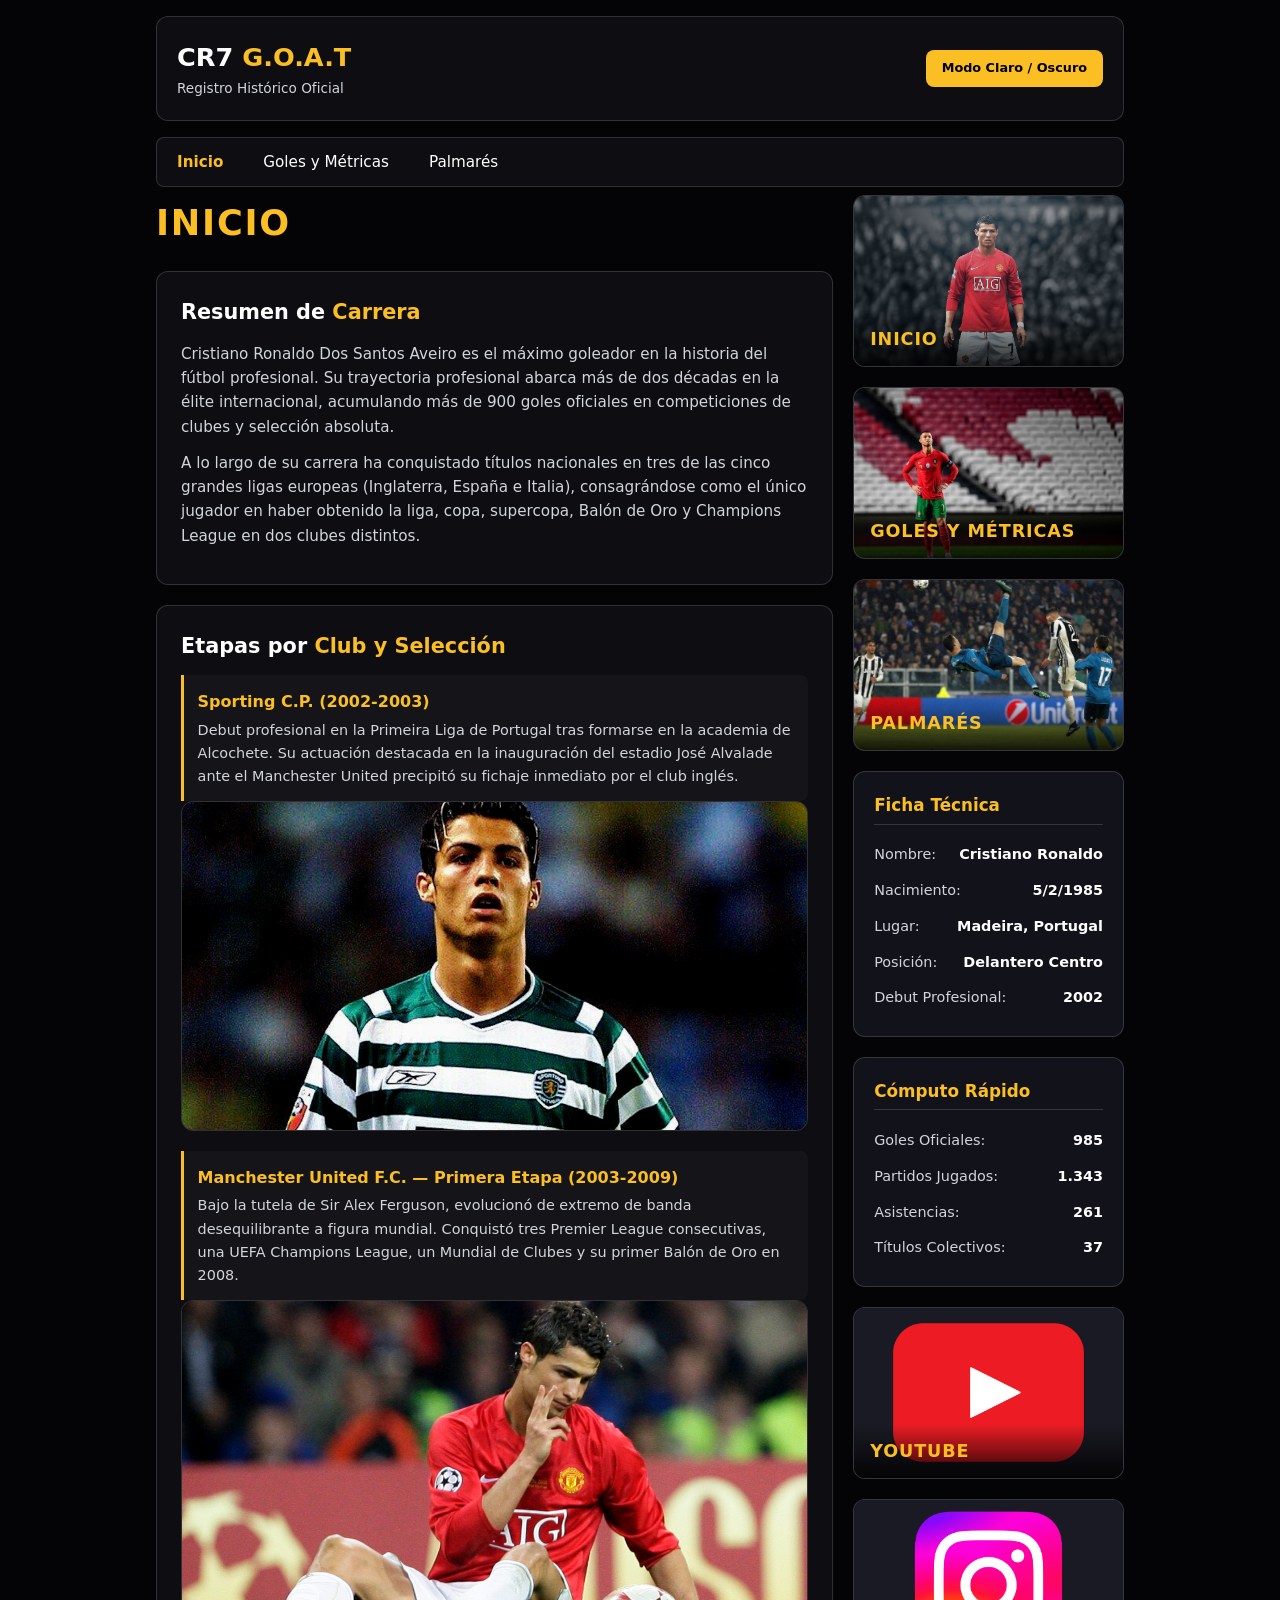
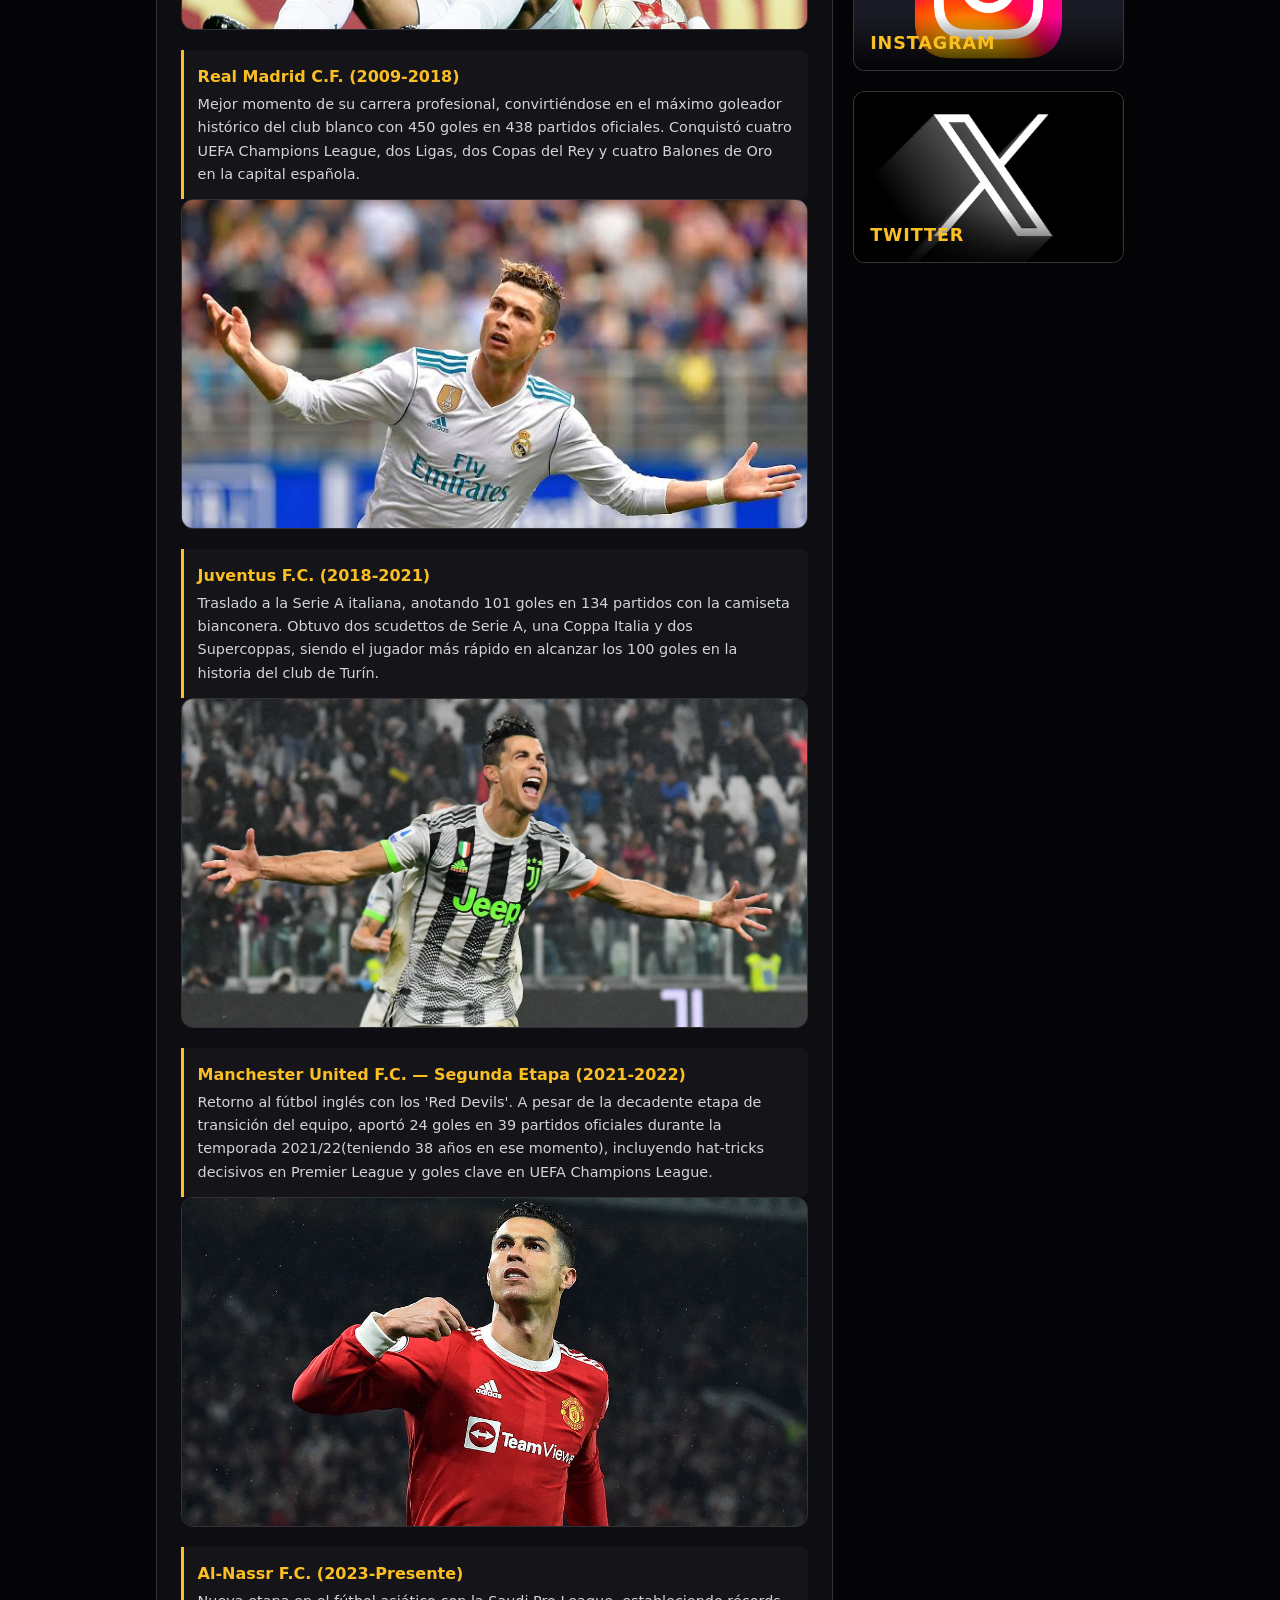
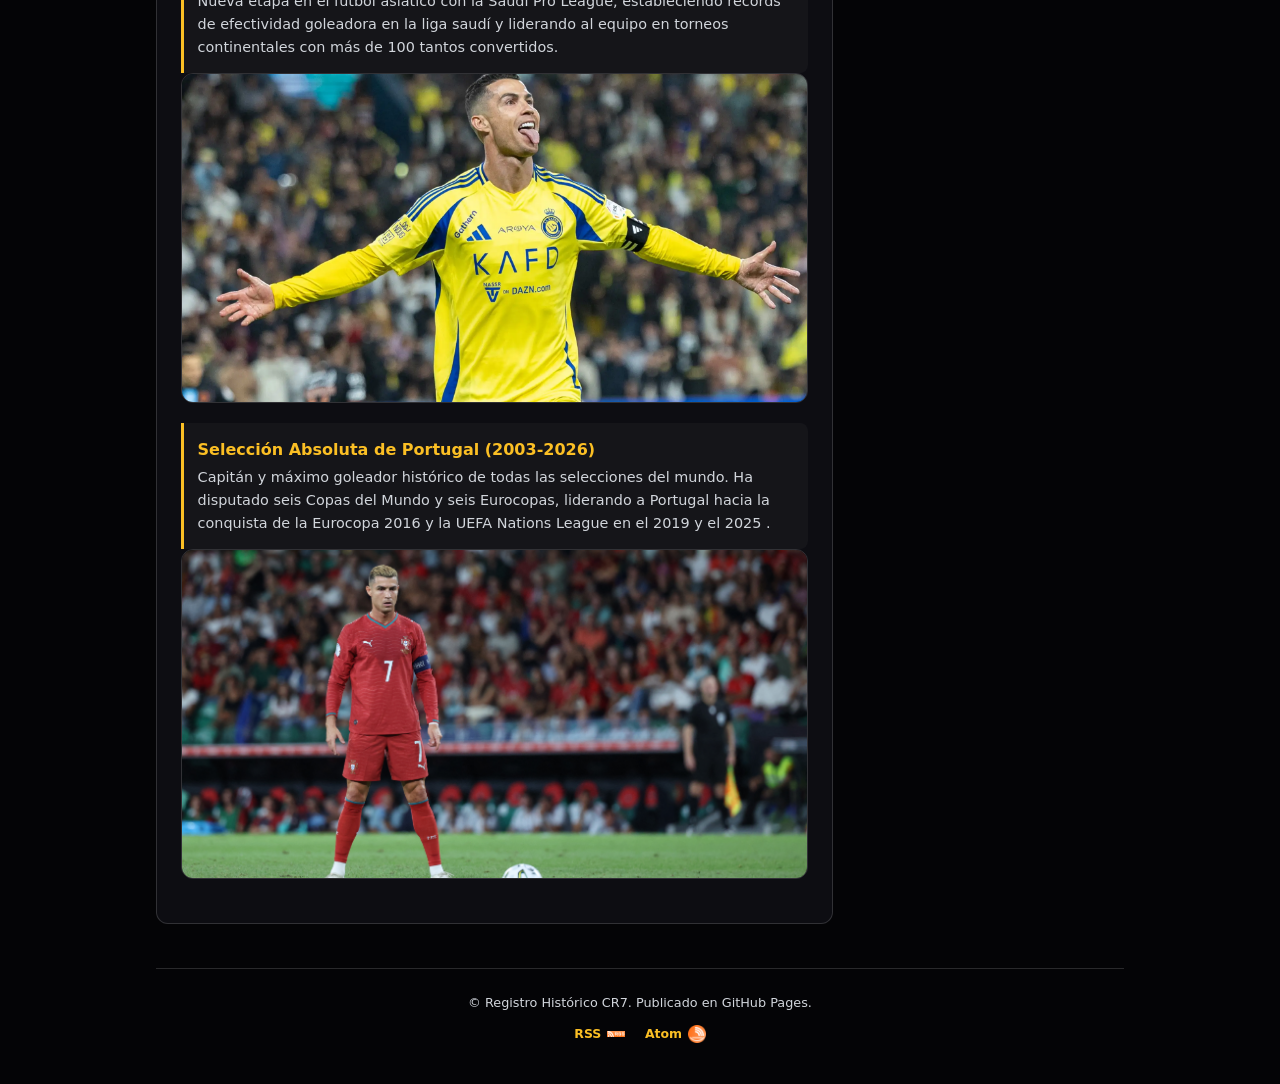
==== commit be02c610: "Actualizar RSS y Atom" ====
--- a/index.html
+++ b/index.html
@@ -5,8 +5,8 @@
     <meta name="viewport" content="width=device-width, initial-scale=1.0">
     <title>CR7 — Inicio e Historia</title>
     <link id="theme-css" rel="stylesheet" href="estilos/oscuro.css">
-    <link rel="alternate" type="application/rss+xml" title="RSS 2.0 - CR7" href="sindicacion/rss.xml">
-    <link rel="alternate" type="application/atom+xml" title="Atom 1.0 - CR7" href="sindicacion/atom.xml">
+    <link rel="alternate" type="application/rss+xml" title="RSS 2.0 - CR7" href="https://gopoda.github.io/Cr7-GOAT/sindicacion/rss.xml">
+    <link rel="alternate" type="application/atom+xml" title="Atom 1.0 - CR7" href="https://gopoda.github.io/Cr7-GOAT/sindicacion/atom.xml">
     <script>
         (function() {
             var params = new URLSearchParams(window.location.search);
@@ -25,11 +25,8 @@
     </script>
 </head>
 <body>
-
     <input type="checkbox" id="theme-switch" autocomplete="off" hidden>
-
     <div class="site-wrapper">
-
         <header>
             <div>
                 <h1>CR7 <span>G.O.A.T</span></h1>
@@ -37,7 +34,6 @@
             </div>
             <label for="theme-switch" class="theme-btn">Modo Claro / Oscuro</label>
         </header>
-
         <nav class="main-nav">
             <ul>
                 <li><a href="index.html" class="active">Inicio</a></li>
@@ -45,14 +41,6 @@
                 <li><a href="palmares.html">Palmarés</a></li>
             </ul>
         </nav>
-
-        <nav class="sub-nav" aria-label="Índice de contenido">
-            <ul>
-                <li><a href="#resumen">Resumen General de Carrera</a></li>
-                <li><a href="#etapas">Etapas por Club y Selección</a></li>
-            </ul>
-        </nav>
-
         <main class="layout-body">
 
             <div class="main-content">
@@ -60,16 +48,16 @@
                 <div class="page-category-title">INICIO</div>
 
                 <section id="resumen" class="card-section">
-                    <h2>Resumen General de <span>Carrera</span></h2>
-                    <p>Cristiano Ronaldo dos Santos Aveiro es el máximo goleador en la historia del fútbol profesional masculino. Su trayectoria profesional abarca más de dos décadas en la élite internacional, acumulando más de 900 goles oficiales registrados en competiciones de clubes y selección absoluta.</p>
+                    <h2>Resumen de<span> Carrera</span></h2>
+                    <p>Cristiano Ronaldo Dos Santos Aveiro es el máximo goleador en la historia del fútbol profesional. Su trayectoria profesional abarca más de dos décadas en la élite internacional, acumulando más de 900 goles oficiales  en competiciones de clubes y selección absoluta.</p>
                     <p>A lo largo de su carrera ha conquistado títulos nacionales en tres de las cinco grandes ligas europeas (Inglaterra, España e Italia), consagrándose como el único jugador en haber obtenido la liga, copa, supercopa, Balón de Oro y Champions League en dos clubes distintos.</p>
                 </section>
 
                 <section id="etapas" class="card-section">
-                    <h2>Etapas por Club y <span>Selección</span></h2>
+                    <h2>Etapas por<span> Club y Selección</span></h2>
                     
                     <div id="etapa-sporting" class="info-card">
-                        <h3>1. Sporting C. P. (2002 - 2003)</h3>
+                        <h3>Sporting C.P. (2002-2003)</h3>
                         <p>Debut profesional en la Primeira Liga de Portugal tras formarse en la academia de Alcochete. Su actuación destacada en la inauguración del estadio José Alvalade ante el Manchester United precipitó su fichaje inmediato por el club inglés.</p>
                     </div>
 
@@ -78,7 +66,7 @@
                     </div>
 
                     <div id="etapa-manutd1" class="info-card">
-                        <h3>2. Manchester United F. C. — Primera Etapa (2003 - 2009)</h3>
+                        <h3>Manchester United F.C. — Primera Etapa (2003-2009)</h3>
                         <p>Bajo la tutela de Sir Alex Ferguson, evolucionó de extremo de banda desequilibrante a figura mundial. Conquistó tres Premier League consecutivas, una UEFA Champions League, un Mundial de Clubes y su primer Balón de Oro en 2008.</p>
                     </div>
 
@@ -87,8 +75,8 @@
                     </div>
 
                     <div id="etapa-realmadrid" class="info-card">
-                        <h3>3. Real Madrid C. F. (2009 - 2018)</h3>
-                        <p>Cénit de su carrera profesional, convirtiéndose en el máximo goleador histórico del club blanco con 450 goles en 438 partidos oficiales. Conquistó cuatro títulos de la UEFA Champions League, dos Ligas, dos Copas del Rey y cuatro Balones de Oro en la capital española.</p>
+                        <h3>Real Madrid C.F. (2009-2018)</h3>
+                        <p>Mejor momento de su carrera profesional, convirtiéndose en el máximo goleador histórico del club blanco con 450 goles en 438 partidos oficiales. Conquistó cuatro UEFA Champions League, dos Ligas, dos Copas del Rey y cuatro Balones de Oro en la capital española.</p>
                     </div>
 
                     <div class="img-banner">
@@ -96,7 +84,7 @@
                     </div>
 
                     <div id="etapa-juventus" class="info-card">
-                        <h3>4. Juventus F. C. (2018 - 2021)</h3>
+                        <h3>Juventus F.C. (2018-2021)</h3>
                         <p>Traslado a la Serie A italiana, anotando 101 goles en 134 partidos con la camiseta bianconera. Obtuvo dos scudettos de Serie A, una Coppa Italia y dos Supercoppas, siendo el jugador más rápido en alcanzar los 100 goles en la historia del club de Turín.</p>
                     </div>
 
@@ -105,8 +93,8 @@
                     </div>
 
                     <div id="etapa-manutd2" class="info-card">
-                        <h3>5. Manchester United F. C. — Segunda Etapa (2021 - 2022)</h3>
-                        <p>Retorno al fútbol inglés con los 'Red Devils'. A pesar de la etapa de transición del equipo, aportó 24 goles en 39 partidos oficiales durante la temporada 2021/22, incluyendo hat-tricks decisivos en Premier League y goles clave en UEFA Champions League.</p>
+                        <h3>Manchester United F.C. — Segunda Etapa (2021-2022)</h3>
+                        <p>Retorno al fútbol inglés con los 'Red Devils'. A pesar de la decadente etapa de transición del equipo, aportó 24 goles en 39 partidos oficiales durante la temporada 2021/22(teniendo 38 años en ese momento), incluyendo hat-tricks decisivos en Premier League y goles clave en UEFA Champions League.</p>
                     </div>
 
                     <div class="img-banner">
@@ -114,8 +102,8 @@
                     </div>
 
                     <div id="etapa-alnassr" class="info-card">
-                        <h3>6. Al-Nassr F. C. (2023 - Presente)</h3>
-                        <p>Paso al fútbol asiático en la Saudi Pro League, estableciendo récords de efectividad goleadora en la liga saudí y liderando al equipo en torneos continentales con más de 70 tantos convertidos.</p>
+                        <h3>Al-Nassr F.C. (2023-Presente)</h3>
+                        <p>Nueva etapa en el fútbol asiático con la Saudi Pro League, estableciendo récords de efectividad goleadora en la liga saudí y liderando al equipo en torneos continentales con más de 100 tantos convertidos.</p>
                     </div>
 
                     <div class="img-banner">
@@ -123,8 +111,8 @@
                     </div>
 
                     <div id="etapa-portugal" class="info-card">
-                        <h3>7. Selección Absoluta de Portugal (2003 - Presente)</h3>
-                        <p>Capitán y máximo goleador histórico de todas las selecciones masculinas del mundo. Ha disputado cinco Copas del Mundo y seis Eurocopas, liderando a Portugal hacia la conquista de la Eurocopa 2016 y la UEFA Nations League 2019.</p>
+                        <h3>Selección Absoluta de Portugal (2003-2026)</h3>
+                        <p>Capitán y máximo goleador histórico de todas las selecciones  del mundo. Ha disputado seis Copas del Mundo y seis Eurocopas, liderando a Portugal hacia la conquista de la Eurocopa 2016 y la UEFA Nations League en el 2019 y el 2025 .</p>
                     </div>
 
                     <div class="img-banner">
@@ -158,9 +146,9 @@
                 <div class="widget">
                     <h3>Ficha Técnica</h3>
                     <ul>
-                        <li><span>Nombre:</span> <strong>Cristiano Ronaldo</strong></li>
-                        <li><span>Nacimiento:</span> <strong>5 de febrero de 1985</strong></li>
-                        <li><span>Lugar:</span> <strong>Funchal, Madeira (Portugal)</strong></li>
+                        <li><span>Nombre:</span><strong>Cristiano Ronaldo</strong></li>
+                        <li><span>Nacimiento:</span><strong> 5/2/1985</strong></li>
+                        <li><span>Lugar:</span> <strong>Madeira, Portugal</strong></li>
                         <li><span>Posición:</span> <strong>Delantero Centro</strong></li>
                         <li><span>Debut Profesional:</span> <strong>2002</strong></li>
                     </ul>
@@ -169,10 +157,10 @@
                 <div class="widget">
                     <h3>Cómputo Rápido</h3>
                     <ul>
-                        <li><span>Goles Oficiales:</span> <strong>900+</strong></li>
-                        <li><span>Partidos Jugados:</span> <strong>1.250+</strong></li>
-                        <li><span>Asistencias:</span> <strong>250+</strong></li>
-                        <li><span>Títulos Colectivos:</span> <strong>35</strong></li>
+                        <li><span>Goles Oficiales:</span> <strong>985</strong></li>
+                        <li><span>Partidos Jugados:</span> <strong>1.343</strong></li>
+                        <li><span>Asistencias:</span> <strong>261</strong></li>
+                        <li><span>Títulos Colectivos:</span> <strong>37</strong></li>
                     </ul>
                 </div>
 
@@ -203,11 +191,11 @@
         <footer>
             <p>&copy; Registro Histórico CR7. Publicado en GitHub Pages.</p>
             <div class="footer-feeds">
-                <a href="sindicacion/rss.xml" type="application/rss+xml" target="_blank" class="feed-item">
+                <a href="https://gopoda.github.io/Cr7-GOAT/sindicacion/rss.xml" type="application/rss+xml" target="_blank" class="feed-item">
                     <span>RSS</span>
                     <img src="imagenes/rss.png" alt="Icono RSS" title="Suscribirse por RSS">
                 </a>
-                <a href="sindicacion/atom.xml" type="application/atom+xml" target="_blank" class="feed-item">
+                <a href="https://gopoda.github.io/Cr7-GOAT/sindicacion/atom.xml" type="application/atom+xml" target="_blank" class="feed-item">
                     <span>Atom</span>
                     <img src="imagenes/atom.png" alt="Icono Atom" title="Suscribirse por Atom">
                 </a>
@@ -270,4 +258,4 @@
     </script>
 
 </body>
-</html>+</html>
